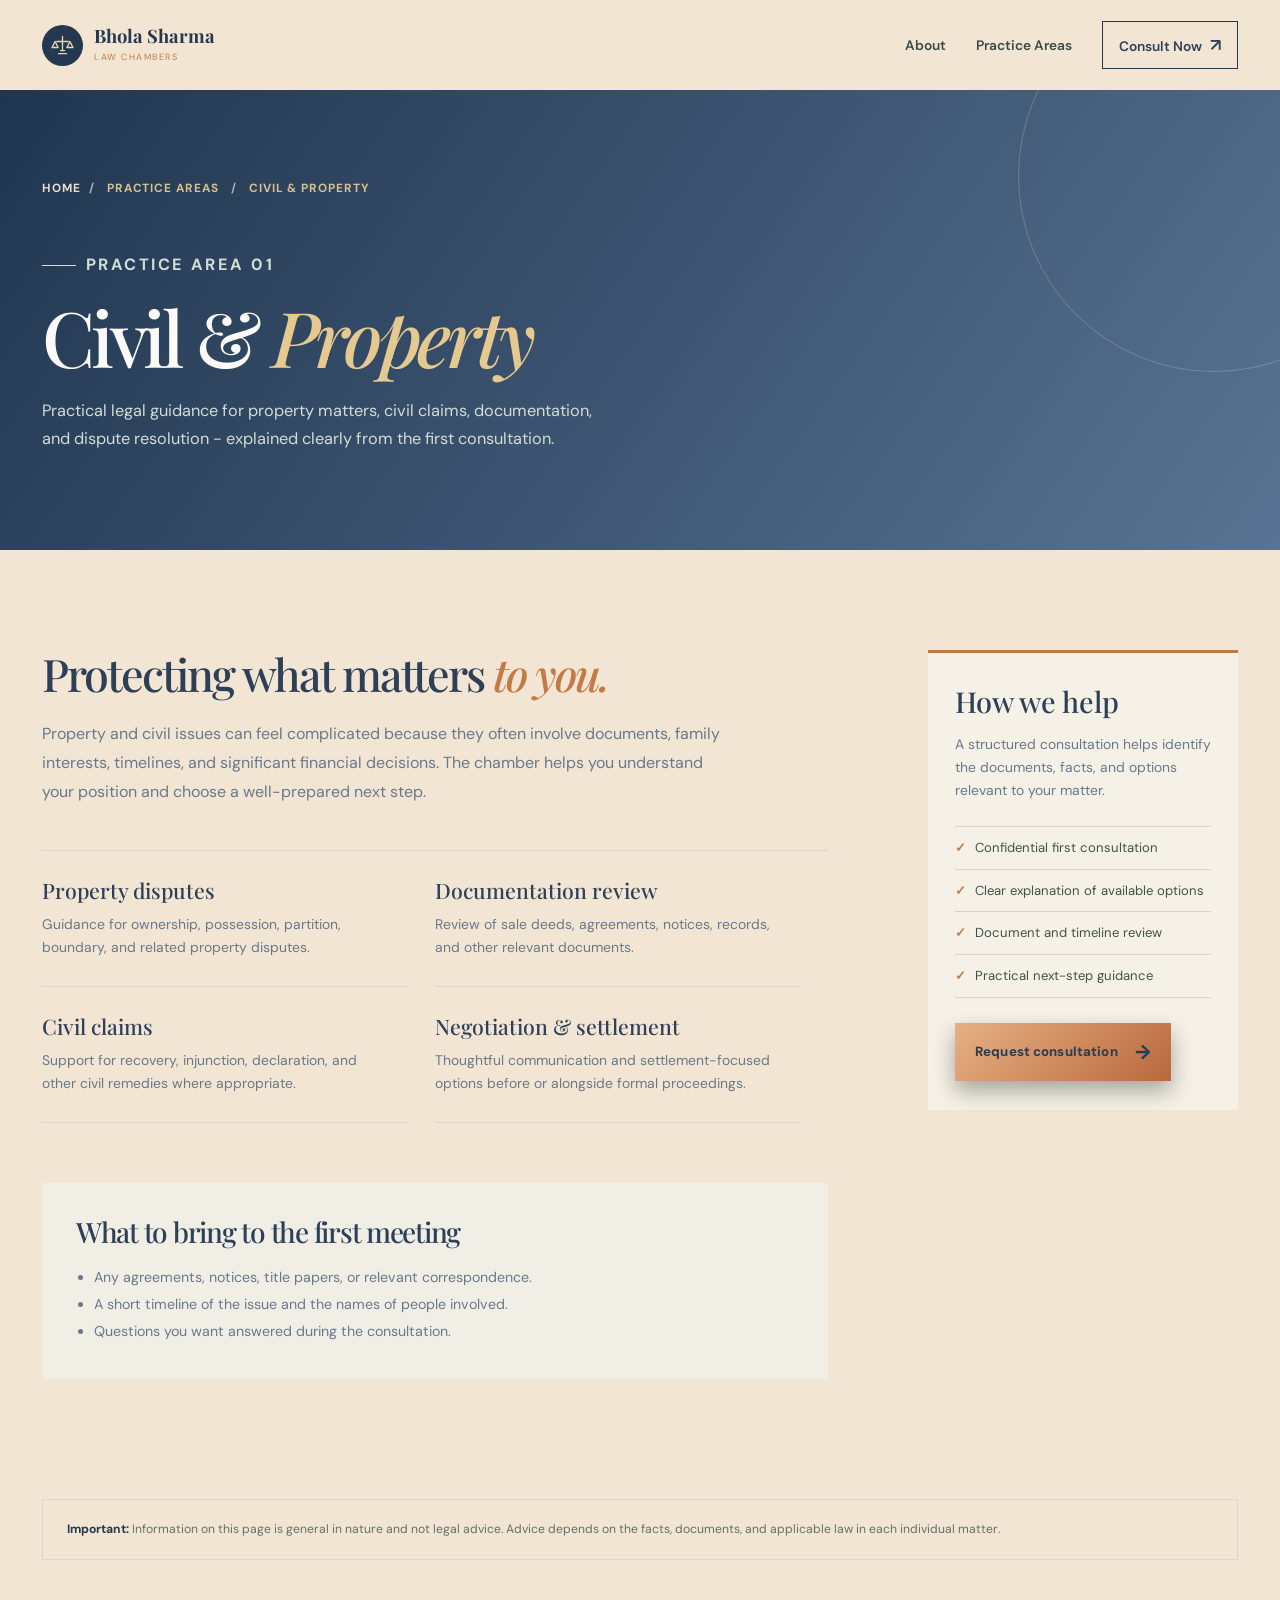
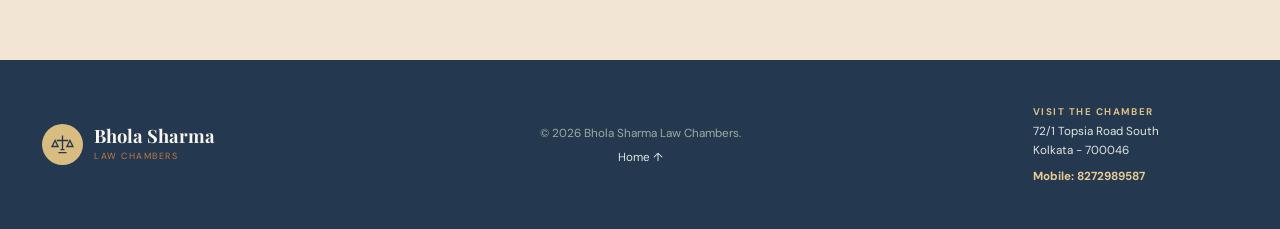
==== civil-property.html @ 71d5a4ae "Add files via upload First commit for newly website of sharmalaw" ====
<!doctype html><html lang="en"><head><meta charset="UTF-8"><meta name="viewport" content="width=device-width, initial-scale=1.0"><title>Civil & Property Matters | Bhola Sharma Law Chambers</title><link rel="preconnect" href="https://fonts.googleapis.com"><link rel="preconnect" href="https://fonts.gstatic.com" crossorigin><link href="https://fonts.googleapis.com/css2?family=DM+Sans:wght@400;500;600;700&family=Playfair+Display:wght@500;600;700&display=swap" rel="stylesheet"><link rel="stylesheet" href="style.css"><link rel="stylesheet" href="practice.css"></head><body><header class="site-header"><a class="brand" href="index.html"><span class="brand-mark"><svg viewBox="0 0 80 80" fill="none"><path d="M40 13v42M23 28h34M18 28l-9 18h18L18 28ZM62 28l-9 18h18L62 28ZM28 64h24M34 55h12" stroke="currentColor" stroke-width="4" stroke-linecap="round" stroke-linejoin="round"/></svg></span><span><strong>Bhola Sharma</strong><small>Law Chambers</small></span></a><nav class="main-nav"><a href="index.html#about">About</a><a href="index.html#services">Practice Areas</a><a href="index.html#contact" class="nav-button">Consult Now <span>↗</span></a></nav></header><main><section class="practice-hero"><div class="breadcrumb"><a href="index.html">Home</a><span>/</span> Practice Areas <span>/</span> Civil & Property</div><div class="practice-hero-content"><p class="practice-kicker">Practice Area 01</p><h1>Civil & <em>Property</em></h1><p>Practical legal guidance for property matters, civil claims, documentation, and dispute resolution - explained clearly from the first consultation.</p></div></section><section class="practice-layout"><div class="practice-main"><h2>Protecting what matters <em>to you.</em></h2><p>Property and civil issues can feel complicated because they often involve documents, family interests, timelines, and significant financial decisions. The chamber helps you understand your position and choose a well-prepared next step.</p><div class="detail-list"><article><h3>Property disputes</h3><p>Guidance for ownership, possession, partition, boundary, and related property disputes.</p></article><article><h3>Documentation review</h3><p>Review of sale deeds, agreements, notices, records, and other relevant documents.</p></article><article><h3>Civil claims</h3><p>Support for recovery, injunction, declaration, and other civil remedies where appropriate.</p></article><article><h3>Negotiation & settlement</h3><p>Thoughtful communication and settlement-focused options before or alongside formal proceedings.</p></article></div><div class="info-block"><h2>What to bring to the first meeting</h2><ul><li>Any agreements, notices, title papers, or relevant correspondence.</li><li>A short timeline of the issue and the names of people involved.</li><li>Questions you want answered during the consultation.</li></ul></div></div><aside class="practice-side"><h2>How we help</h2><p>A structured consultation helps identify the documents, facts, and options relevant to your matter.</p><ul class="side-list"><li>Confidential first consultation</li><li>Clear explanation of available options</li><li>Document and timeline review</li><li>Practical next-step guidance</li></ul><a class="button button-primary" href="index.html#contact">Request consultation <span>→</span></a></aside></section><p class="notice"><strong>Important:</strong> Information on this page is general in nature and not legal advice. Advice depends on the facts, documents, and applicable law in each individual matter.</p></main><footer><a class="brand footer-brand" href="index.html"><span class="brand-mark"><svg viewBox="0 0 80 80" fill="none"><path d="M40 13v42M23 28h34M18 28l-9 18h18L18 28ZM62 28l-9 18h18L62 28ZM28 64h24M34 55h12" stroke="currentColor" stroke-width="4"/></svg></span><span><strong>Bhola Sharma</strong><small>Law Chambers</small></span></a><p>© <span id="year"></span> Bhola Sharma Law Chambers.</p><a href="index.html">Home ↑</a></footer><script src="script.js?v=slate-copper-beige-2"></script></body></html>
---- style.css ----
:root{--ink:#182522;--muted:#5c6964;--cream:#f6f3ed;--paper:#fdfcf9;--gold:#ba8c42;--gold-soft:#e6d1a9;--line:#d9d6cd;--deep:#163b36;--sage:#d8e0d6;font-family:"DM Sans",Arial,sans-serif;color:var(--ink);background:var(--paper);scroll-behavior:smooth}*{box-sizing:border-box}body{margin:0;background:var(--paper)}a{color:inherit;text-decoration:none}.announcement{background:var(--deep);color:#e9eee8;font-size:.78rem;letter-spacing:.045em;text-align:center;padding:11px 20px}.announcement a{font-weight:700;text-decoration:underline;text-underline-offset:3px;margin-left:8px}.site-header{height:90px;max-width:1280px;padding:0 42px;margin:auto;display:flex;align-items:center;justify-content:space-between}.brand{display:flex;align-items:center;gap:11px;color:var(--deep)}.brand-mark{display:grid;place-items:center;width:41px;height:41px;background:var(--deep);color:#e9d6ad;border-radius:50%}.brand-mark svg{width:27px;height:27px}.brand strong{font-family:"Playfair Display",Georgia,serif;display:block;font-size:1.15rem;line-height:1}.brand small{display:block;text-transform:uppercase;font-size:.56rem;letter-spacing:.17em;margin-top:5px;color:var(--gold)}.main-nav{display:flex;align-items:center;gap:30px;font-size:.86rem;font-weight:600}.main-nav>a:not(.nav-button){color:#3c4a46}.main-nav>a:not(.nav-button):hover{color:var(--gold)}.nav-button{border:1px solid var(--deep);padding:12px 16px}.nav-button span{font-size:1.1rem;margin-left:5px}.menu-toggle{display:none}.hero{max-width:1280px;min-height:635px;padding:72px 42px 78px;margin:auto;display:grid;grid-template-columns:1fr 1fr;gap:55px;position:relative;overflow:hidden}.hero-copy{align-self:center;position:relative;z-index:2;max-width:570px}.eyebrow{font-size:.72rem;font-weight:700;text-transform:uppercase;letter-spacing:.15em;color:var(--gold);display:flex;align-items:center;gap:9px;margin:0 0 22px}.eyebrow span{width:30px;height:1px;background:var(--gold)}h1,h2,h3{font-family:"Playfair Display",Georgia,serif;margin:0}h1{font-weight:600;font-size:clamp(3.1rem,5.3vw,5.55rem);letter-spacing:-.055em;line-height:.98;max-width:600px}h1 em,h2 em{font-weight:500;color:var(--gold)}.hero-text{font-size:1rem;line-height:1.7;color:var(--muted);max-width:465px;margin:27px 0 30px}.hero-actions{display:flex;align-items:center;gap:24px}.button{display:inline-flex;align-items:center;justify-content:center;gap:17px;font-size:.83rem;font-weight:700;letter-spacing:.01em;transition:.25s ease}.button-primary{background:var(--deep);color:#fff;padding:16px 20px}.button-primary:hover{background:#245b53;transform:translateY(-2px)}.button-primary span,.button-light span{font-size:1.25rem}.button-text{color:var(--deep)}.button-text:hover{color:var(--gold)}.trust-line{display:flex;gap:12px;align-items:center;margin-top:50px}.trust-line p{font-size:.75rem;line-height:1.5;color:var(--muted);margin:0}.trust-avatars{display:flex}.trust-avatars span{width:30px;height:30px;border-radius:50%;background:#d9c5a0;color:#3b3324;border:2px solid var(--paper);display:grid;place-items:center;font-size:.55rem;font-weight:700;margin-right:-6px}.trust-avatars span:nth-child(2){background:#c4d4ca;color:var(--deep)}.trust-avatars span:last-child{background:var(--deep);color:#fff}.hero-visual{min-height:480px;position:relative;display:grid;place-items:center}.visual-frame{width:min(385px,82%);height:474px;background:#e4e7df;position:relative;overflow:hidden;box-shadow:21px 23px 0 #e5d7bc}.visual-frame:before{content:"";position:absolute;inset:15px;border:1px solid rgba(22,59,54,.2)}.arch{position:absolute;width:268px;height:370px;border-radius:140px 140px 0 0;background:var(--deep);bottom:-15px;left:50%;transform:translateX(-50%)}.arch:after{content:"";position:absolute;width:206px;height:319px;border-radius:105px 105px 0 0;border:1px solid rgba(233,214,173,.55);bottom:0;left:30px}.scales{position:absolute;z-index:1;top:125px;left:50%;transform:translateX(-50%);width:200px;height:210px;color:#e7cea0}.scale-post{position:absolute;left:96px;top:23px;width:8px;height:122px;background:currentColor;border-radius:5px}.scale-beam{position:absolute;top:33px;left:24px;width:152px;height:6px;background:currentColor;border-radius:4px}.scale-base{position:absolute;bottom:27px;left:59px;width:83px;height:11px;background:currentColor;border-radius:50% 50% 6px 6px}.scale-line{position:absolute;width:1px;height:65px;background:currentColor;top:38px}.line-left{left:40px;transform:rotate(22deg);transform-origin:top}.line-right{right:40px;transform:rotate(-22deg);transform-origin:top}.scale-pan{position:absolute;border:2px solid currentColor;width:49px;height:21px;border-radius:0 0 40px 40px;top:99px}.pan-left{left:13px}.pan-right{right:13px}.visual-caption{position:absolute;bottom:28px;width:100%;display:flex;justify-content:center;align-items:center;gap:12px;color:#dec58f;text-transform:uppercase;letter-spacing:.15em;font-size:.56rem;font-weight:700}.visual-caption i{height:1px;width:23px;background:#dec58f}.case-card{position:absolute;right:0;bottom:31px;background:#f5f0e5;padding:16px 18px;box-shadow:0 12px 25px rgba(27,36,31,.14);display:flex;align-items:center;gap:11px}.case-card p{margin:0;font-size:.73rem;line-height:1.35;color:var(--muted)}.case-card strong{color:var(--deep);font-size:.84rem}.card-icon{font-family:Georgia,serif;font-size:2rem;color:var(--gold)}.vertical-type{position:absolute;right:-7px;top:45px;font-size:.57rem;letter-spacing:.17em;color:#78857e;writing-mode:vertical-rl}.orb{position:absolute;border-radius:50%;filter:blur(2px);z-index:0}.orb-one{width:210px;height:210px;right:-70px;top:10px;background:#e8d8b8}.orb-two{width:150px;height:150px;left:38%;bottom:-90px;background:#d7e2d6}.credibility{border-top:1px solid var(--line);border-bottom:1px solid var(--line);display:flex;justify-content:center;align-items:center;gap:30px;padding:19px 20px;color:#65716b;font-size:.67rem;font-weight:700;letter-spacing:.14em;text-align:center}.credibility i{width:4px;height:4px;background:var(--gold);transform:rotate(45deg)}.section{max-width:1196px;margin:auto;padding:120px 0}.section-label{display:flex;gap:13px;align-items:center;color:var(--gold);font-size:.7rem;font-weight:700;text-transform:uppercase;letter-spacing:.15em}.section-label span{font-family:"Playfair Display",serif;font-size:1.2rem}.section-label p{margin:0}.about-content{display:grid;grid-template-columns:1.3fr .7fr;gap:110px;margin-top:29px;align-items:end}.about-content h2,.contact h2{font-size:clamp(2.5rem,4vw,4.1rem);line-height:1.06;letter-spacing:-.045em;font-weight:500}.about-content>div>p{line-height:1.75;color:var(--muted);font-size:.98rem;margin:0 0 23px}.underlined-link{color:var(--deep);font-size:.86rem;font-weight:700;padding-bottom:7px;border-bottom:1px solid var(--gold)}.underlined-link span{margin-left:16px}.services{padding-top:47px}.section-top{display:flex;justify-content:space-between;align-items:end;margin-bottom:30px}.section-intro{font-size:.91rem;color:var(--muted);max-width:270px;line-height:1.6;margin:0}.service-grid{display:grid;grid-template-columns:repeat(4,1fr);border-top:1px solid var(--line);border-left:1px solid var(--line)}.service-card{min-height:294px;padding:25px 25px 23px;border-right:1px solid var(--line);border-bottom:1px solid var(--line);position:relative;transition:.25s}.service-card:hover{background:#f4f1e9}.service-card.featured{background:var(--deep);color:#fff}.service-number{font-size:.67rem;font-weight:700;color:var(--gold)}.service-icon{font-size:1.85rem;color:var(--gold);margin:31px 0 20px;font-family:Georgia,serif}.service-card h3{font-size:1.48rem;font-weight:500}.service-card p{color:#6b7771;font-size:.8rem;line-height:1.6;margin:10px 0 20px}.service-card.featured p{color:#c5d0c9}.service-card a{position:absolute;bottom:22px;font-size:.74rem;font-weight:700;color:var(--gold)}.service-card a span{margin-left:7px;font-size:1.1rem}.approach{background:var(--deep);padding:108px max(42px,calc((100% - 1196px)/2));color:#f9f8f3;display:grid;grid-template-columns:1fr 1fr;gap:100px}.eyebrow.light{color:#dcbf85}.eyebrow.light span{background:#dcbf85}.approach h2{font-size:clamp(2.65rem,4.2vw,4.7rem);line-height:1.02;letter-spacing:-.05em;font-weight:500;max-width:500px}.approach h2 em{color:#e5c98e}.approach-copy>p:not(.eyebrow){color:#c7d2ca;line-height:1.7;font-size:.96rem;max-width:430px;margin:25px 0 30px}.button-light{background:#f8f4ea;color:var(--deep);padding:16px 19px}.button-light:hover{background:#e6d5af}.steps{border-top:1px solid rgba(231,223,202,.3)}.steps article{display:grid;grid-template-columns:50px 1fr 1.25fr;gap:12px;align-items:baseline;padding:23px 0;border-bottom:1px solid rgba(231,223,202,.3)}.steps span{color:#dcbf85;font-size:.72rem}.steps h3{font-size:1.25rem;font-weight:500}.steps p{font-size:.8rem;line-height:1.55;color:#c3d1c8;margin:0}.contact{display:grid;grid-template-columns:1fr 1fr;gap:120px;padding-bottom:130px}.contact-intro>p:last-child{color:var(--muted);line-height:1.65;font-size:.92rem;max-width:340px;margin-top:24px}.contact-form{padding:30px;background:#f1eee6;display:grid;grid-template-columns:1fr 1fr;gap:17px}.contact-form label{font-size:.69rem;text-transform:uppercase;letter-spacing:.1em;font-weight:700;color:#4e5f58}.contact-form input,.contact-form select,.contact-form textarea{appearance:none;width:100%;display:block;background:#fcfbf8;border:1px solid #dad6cd;padding:12px;margin-top:8px;font:400 .83rem "DM Sans",sans-serif;color:var(--ink);outline-color:var(--gold)}.contact-form textarea,.contact-form label:nth-of-type(3),.contact-form label:nth-of-type(4),.form-button,.form-message{grid-column:span 2}.contact-form select{background:#fcfbf8 url("data:image/svg+xml,%3Csvg xmlns='http://www.w3.org/2000/svg' width='12' height='12' viewBox='0 0 24 24' fill='none' stroke='%23182522' stroke-width='2'%3E%3Cpath d='m6 9 6 6 6-6'/%3E%3C/svg%3E") no-repeat right 12px center}.form-button{border:0;justify-self:start;margin-top:4px}.form-message{margin:0;color:var(--deep);font-size:.78rem;font-weight:600;min-height:14px}footer{background:#122a26;color:#dfe7df;padding:44px max(42px,calc((100% - 1196px)/2));display:flex;align-items:center;justify-content:space-between;font-size:.73rem}footer .brand{color:#f8f5ee}footer .brand-mark{background:#d9bd80;color:var(--deep)}footer p{color:#9cad9f}footer>a:last-child{font-weight:700;color:#e6cc97}@media(max-width:800px){.site-header{height:76px;padding:0 22px}.main-nav{display:none;position:absolute;z-index:4;left:0;right:0;top:117px;background:var(--paper);padding:24px;box-shadow:0 12px 20px rgba(0,0,0,.08);flex-direction:column;align-items:stretch}.main-nav.open{display:flex}.main-nav .nav-button{text-align:center}.menu-toggle{display:flex;width:39px;height:39px;border:0;background:transparent;flex-direction:column;justify-content:center;gap:5px;align-items:center}.menu-toggle span{height:2px;width:22px;background:var(--deep)}.hero{padding:55px 26px 65px;display:block;min-height:unset}.hero-visual{margin:60px auto 0;min-height:385px}.visual-frame{height:385px;width:280px}.arch{width:220px;height:315px}.arch:after{width:172px;height:268px;left:24px}.scales{transform:translateX(-50%) scale(.82);top:80px}.case-card{right:5px;bottom:-8px}.vertical-type{right:-4px;top:5px}.orb-two{left:-30px}.credibility{gap:10px;font-size:.52rem;padding:14px 8px}.credibility i{display:none}.section{padding:78px 26px}.about-content,.contact{display:block;margin-top:22px}.about-content>div{margin-top:27px}.section-top{display:block}.section-intro{margin:15px 0}.service-grid{grid-template-columns:1fr 1fr}.service-card{min-height:260px;padding:20px}.approach{display:block;padding:75px 26px}.steps{margin-top:45px}.steps article{grid-template-columns:36px 1fr}.steps p{grid-column:2}.contact-form{margin-top:35px;padding:20px;display:block}.contact-form label{display:block;margin-bottom:15px}.contact-form textarea{margin-bottom:17px}.form-message{margin-top:13px}footer{padding:33px 26px;display:block}footer p{margin:24px 0 12px}}@media(max-width:430px){h1{font-size:3.15rem}.hero-actions{align-items:flex-start;flex-direction:column;gap:18px}.service-grid{grid-template-columns:1fr}.visual-frame{width:265px}.case-card{transform:scale(.88);transform-origin:right bottom}.steps article{grid-template-columns:32px 1fr}.approach h2{font-size:2.85rem}}
---- practice.css ----
.practice-hero{background:var(--deep);color:#fbfaf6;position:relative;overflow:hidden;padding:90px max(42px,calc((100% - 1196px)/2)) 96px}.practice-hero:after{content:"";position:absolute;width:390px;height:390px;border:1px solid rgba(230,209,169,.28);border-radius:50%;right:-130px;top:-110px}.breadcrumb{position:relative;z-index:1;color:#d8c18f;font-size:.74rem;font-weight:700;letter-spacing:.08em;text-transform:uppercase}.breadcrumb a{color:#e8dfcc}.breadcrumb span{margin:0 8px;color:#a8b9ad}.practice-hero-content{max-width:760px;position:relative;z-index:1;margin-top:55px}.practice-kicker{display:flex;align-items:center;gap:10px;color:#d8bd83;font-size:.76rem;font-weight:700;letter-spacing:.15em;text-transform:uppercase}.practice-kicker:before{content:"";width:34px;height:1px;background:currentColor}.practice-hero h1{font-size:clamp(3.2rem,6vw,6.4rem);line-height:.98;letter-spacing:-.055em;margin:19px 0 23px;font-weight:500}.practice-hero h1 em{color:#e5c98e}.practice-hero p{max-width:570px;color:#d2ddd4;font-size:1.02rem;line-height:1.75;margin:0}.practice-layout{max-width:1196px;margin:0 auto;padding:100px 0 120px;display:grid;grid-template-columns:minmax(0,1.35fr) 310px;gap:100px}.practice-main h2{font-size:clamp(2.1rem,3.5vw,3.5rem);letter-spacing:-.045em;line-height:1.08;font-weight:500}.practice-main h2 em{color:var(--gold)}.practice-main>p{max-width:680px;color:var(--muted);font-size:1rem;line-height:1.8;margin:22px 0 43px}.detail-list{border-top:1px solid var(--line);display:grid;grid-template-columns:1fr 1fr}.detail-list article{padding:25px 26px 27px 0;border-bottom:1px solid var(--line);margin-right:28px}.detail-list h3{font-size:1.33rem;font-weight:500;margin-bottom:9px}.detail-list p{font-size:.87rem;line-height:1.65;color:var(--muted);margin:0}.info-block{margin-top:60px;padding:34px;background:#f1eee6}.info-block h2{font-size:1.75rem}.info-block ul{padding-left:18px;margin:17px 0 0;color:var(--muted);font-size:.89rem;line-height:1.9}.practice-side{align-self:start;border-top:3px solid var(--gold);background:#f5f1e7;padding:29px 27px}.practice-side h2{font-size:1.8rem;font-weight:500}.practice-side p{font-size:.87rem;line-height:1.65;color:var(--muted);margin:13px 0 24px}.side-list{list-style:none;margin:0 0 25px;padding:0;border-top:1px solid #d8d2c5}.side-list li{border-bottom:1px solid #d8d2c5;padding:12px 0;color:#40534b;font-size:.82rem;line-height:1.35}.side-list li:before{content:"✓";color:var(--gold);font-weight:700;margin-right:9px}.notice{max-width:1196px;margin:0 auto 100px;border:1px solid var(--line);padding:20px 24px;color:#60716a;font-size:.76rem;line-height:1.55}.notice strong{color:var(--deep)}@media(max-width:800px){.practice-hero{padding:65px 26px 70px}.practice-layout{display:block;padding:70px 26px}.detail-list{display:block}.detail-list article{margin-right:0}.practice-side{margin-top:44px}.notice{margin:0 26px 65px}.practice-hero h1{font-size:3.35rem}}
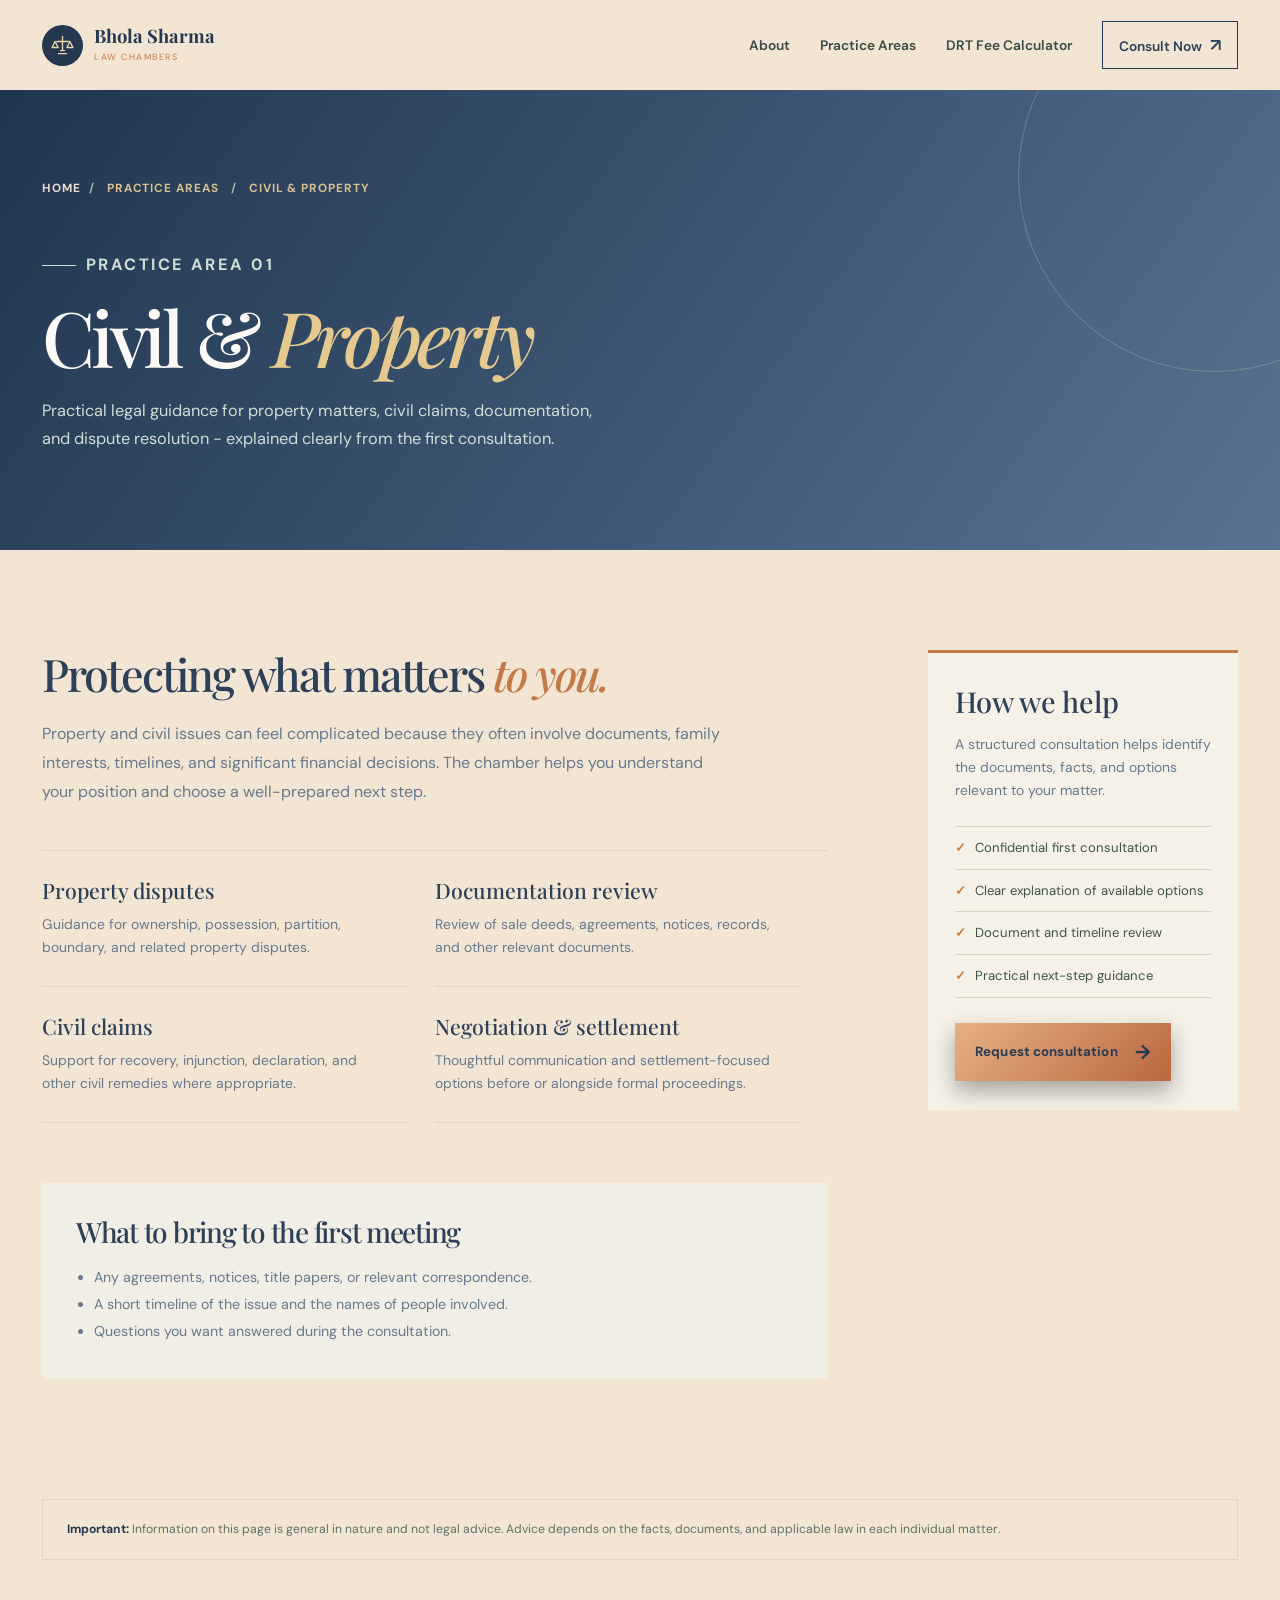
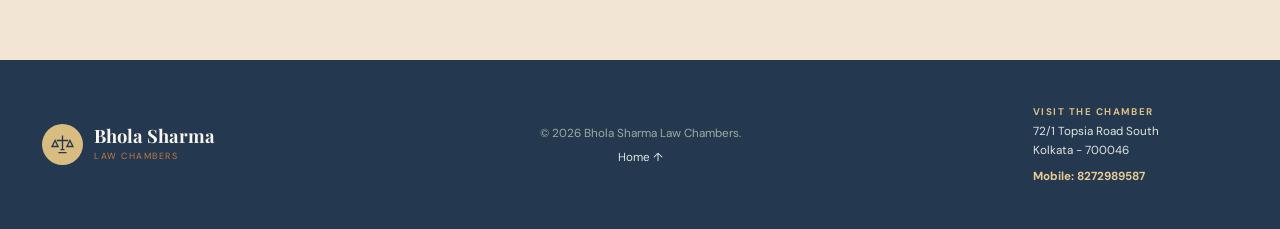
==== commit 9c098522: "Add files via upload DRT" ====
--- a/civil-property.html
+++ b/civil-property.html
@@ -1 +1 @@
-<!doctype html><html lang="en"><head><meta charset="UTF-8"><meta name="viewport" content="width=device-width, initial-scale=1.0"><title>Civil & Property Matters | Bhola Sharma Law Chambers</title><link rel="preconnect" href="https://fonts.googleapis.com"><link rel="preconnect" href="https://fonts.gstatic.com" crossorigin><link href="https://fonts.googleapis.com/css2?family=DM+Sans:wght@400;500;600;700&family=Playfair+Display:wght@500;600;700&display=swap" rel="stylesheet"><link rel="stylesheet" href="style.css"><link rel="stylesheet" href="practice.css"></head><body><header class="site-header"><a class="brand" href="index.html"><span class="brand-mark"><svg viewBox="0 0 80 80" fill="none"><path d="M40 13v42M23 28h34M18 28l-9 18h18L18 28ZM62 28l-9 18h18L62 28ZM28 64h24M34 55h12" stroke="currentColor" stroke-width="4" stroke-linecap="round" stroke-linejoin="round"/></svg></span><span><strong>Bhola Sharma</strong><small>Law Chambers</small></span></a><nav class="main-nav"><a href="index.html#about">About</a><a href="index.html#services">Practice Areas</a><a href="index.html#contact" class="nav-button">Consult Now <span>↗</span></a></nav></header><main><section class="practice-hero"><div class="breadcrumb"><a href="index.html">Home</a><span>/</span> Practice Areas <span>/</span> Civil & Property</div><div class="practice-hero-content"><p class="practice-kicker">Practice Area 01</p><h1>Civil & <em>Property</em></h1><p>Practical legal guidance for property matters, civil claims, documentation, and dispute resolution - explained clearly from the first consultation.</p></div></section><section class="practice-layout"><div class="practice-main"><h2>Protecting what matters <em>to you.</em></h2><p>Property and civil issues can feel complicated because they often involve documents, family interests, timelines, and significant financial decisions. The chamber helps you understand your position and choose a well-prepared next step.</p><div class="detail-list"><article><h3>Property disputes</h3><p>Guidance for ownership, possession, partition, boundary, and related property disputes.</p></article><article><h3>Documentation review</h3><p>Review of sale deeds, agreements, notices, records, and other relevant documents.</p></article><article><h3>Civil claims</h3><p>Support for recovery, injunction, declaration, and other civil remedies where appropriate.</p></article><article><h3>Negotiation & settlement</h3><p>Thoughtful communication and settlement-focused options before or alongside formal proceedings.</p></article></div><div class="info-block"><h2>What to bring to the first meeting</h2><ul><li>Any agreements, notices, title papers, or relevant correspondence.</li><li>A short timeline of the issue and the names of people involved.</li><li>Questions you want answered during the consultation.</li></ul></div></div><aside class="practice-side"><h2>How we help</h2><p>A structured consultation helps identify the documents, facts, and options relevant to your matter.</p><ul class="side-list"><li>Confidential first consultation</li><li>Clear explanation of available options</li><li>Document and timeline review</li><li>Practical next-step guidance</li></ul><a class="button button-primary" href="index.html#contact">Request consultation <span>→</span></a></aside></section><p class="notice"><strong>Important:</strong> Information on this page is general in nature and not legal advice. Advice depends on the facts, documents, and applicable law in each individual matter.</p></main><footer><a class="brand footer-brand" href="index.html"><span class="brand-mark"><svg viewBox="0 0 80 80" fill="none"><path d="M40 13v42M23 28h34M18 28l-9 18h18L18 28ZM62 28l-9 18h18L62 28ZM28 64h24M34 55h12" stroke="currentColor" stroke-width="4"/></svg></span><span><strong>Bhola Sharma</strong><small>Law Chambers</small></span></a><p>© <span id="year"></span> Bhola Sharma Law Chambers.</p><a href="index.html">Home ↑</a></footer><script src="script.js?v=slate-copper-beige-2"></script></body></html>
+<!doctype html><html lang="en"><head><meta charset="UTF-8"><meta name="viewport" content="width=device-width, initial-scale=1.0"><title>Civil & Property Matters | Bhola Sharma Law Chambers</title><link rel="preconnect" href="https://fonts.googleapis.com"><link rel="preconnect" href="https://fonts.gstatic.com" crossorigin><link href="https://fonts.googleapis.com/css2?family=DM+Sans:wght@400;500;600;700&family=Playfair+Display:wght@500;600;700&display=swap" rel="stylesheet"><link rel="stylesheet" href="style.css"><link rel="stylesheet" href="practice.css"></head><body><header class="site-header"><a class="brand" href="index.html"><span class="brand-mark"><svg viewBox="0 0 80 80" fill="none"><path d="M40 13v42M23 28h34M18 28l-9 18h18L18 28ZM62 28l-9 18h18L62 28ZM28 64h24M34 55h12" stroke="currentColor" stroke-width="4" stroke-linecap="round" stroke-linejoin="round"/></svg></span><span><strong>Bhola Sharma</strong><small>Law Chambers</small></span></a><nav class="main-nav"><a href="index.html#about">About</a><a href="index.html#services">Practice Areas</a><a href="drt-court-fee.html">DRT Fee Calculator</a><a href="index.html#contact" class="nav-button">Consult Now <span>↗</span></a></nav></header><main><section class="practice-hero"><div class="breadcrumb"><a href="index.html">Home</a><span>/</span> Practice Areas <span>/</span> Civil & Property</div><div class="practice-hero-content"><p class="practice-kicker">Practice Area 01</p><h1>Civil & <em>Property</em></h1><p>Practical legal guidance for property matters, civil claims, documentation, and dispute resolution - explained clearly from the first consultation.</p></div></section><section class="practice-layout"><div class="practice-main"><h2>Protecting what matters <em>to you.</em></h2><p>Property and civil issues can feel complicated because they often involve documents, family interests, timelines, and significant financial decisions. The chamber helps you understand your position and choose a well-prepared next step.</p><div class="detail-list"><article><h3>Property disputes</h3><p>Guidance for ownership, possession, partition, boundary, and related property disputes.</p></article><article><h3>Documentation review</h3><p>Review of sale deeds, agreements, notices, records, and other relevant documents.</p></article><article><h3>Civil claims</h3><p>Support for recovery, injunction, declaration, and other civil remedies where appropriate.</p></article><article><h3>Negotiation & settlement</h3><p>Thoughtful communication and settlement-focused options before or alongside formal proceedings.</p></article></div><div class="info-block"><h2>What to bring to the first meeting</h2><ul><li>Any agreements, notices, title papers, or relevant correspondence.</li><li>A short timeline of the issue and the names of people involved.</li><li>Questions you want answered during the consultation.</li></ul></div></div><aside class="practice-side"><h2>How we help</h2><p>A structured consultation helps identify the documents, facts, and options relevant to your matter.</p><ul class="side-list"><li>Confidential first consultation</li><li>Clear explanation of available options</li><li>Document and timeline review</li><li>Practical next-step guidance</li></ul><a class="button button-primary" href="index.html#contact">Request consultation <span>→</span></a></aside></section><p class="notice"><strong>Important:</strong> Information on this page is general in nature and not legal advice. Advice depends on the facts, documents, and applicable law in each individual matter.</p></main><footer><a class="brand footer-brand" href="index.html"><span class="brand-mark"><svg viewBox="0 0 80 80" fill="none"><path d="M40 13v42M23 28h34M18 28l-9 18h18L18 28ZM62 28l-9 18h18L62 28ZM28 64h24M34 55h12" stroke="currentColor" stroke-width="4"/></svg></span><span><strong>Bhola Sharma</strong><small>Law Chambers</small></span></a><p>© <span id="year"></span> Bhola Sharma Law Chambers.</p><a href="index.html">Home ↑</a></footer><script src="script.js?v=slate-copper-beige-2"></script></body></html>
